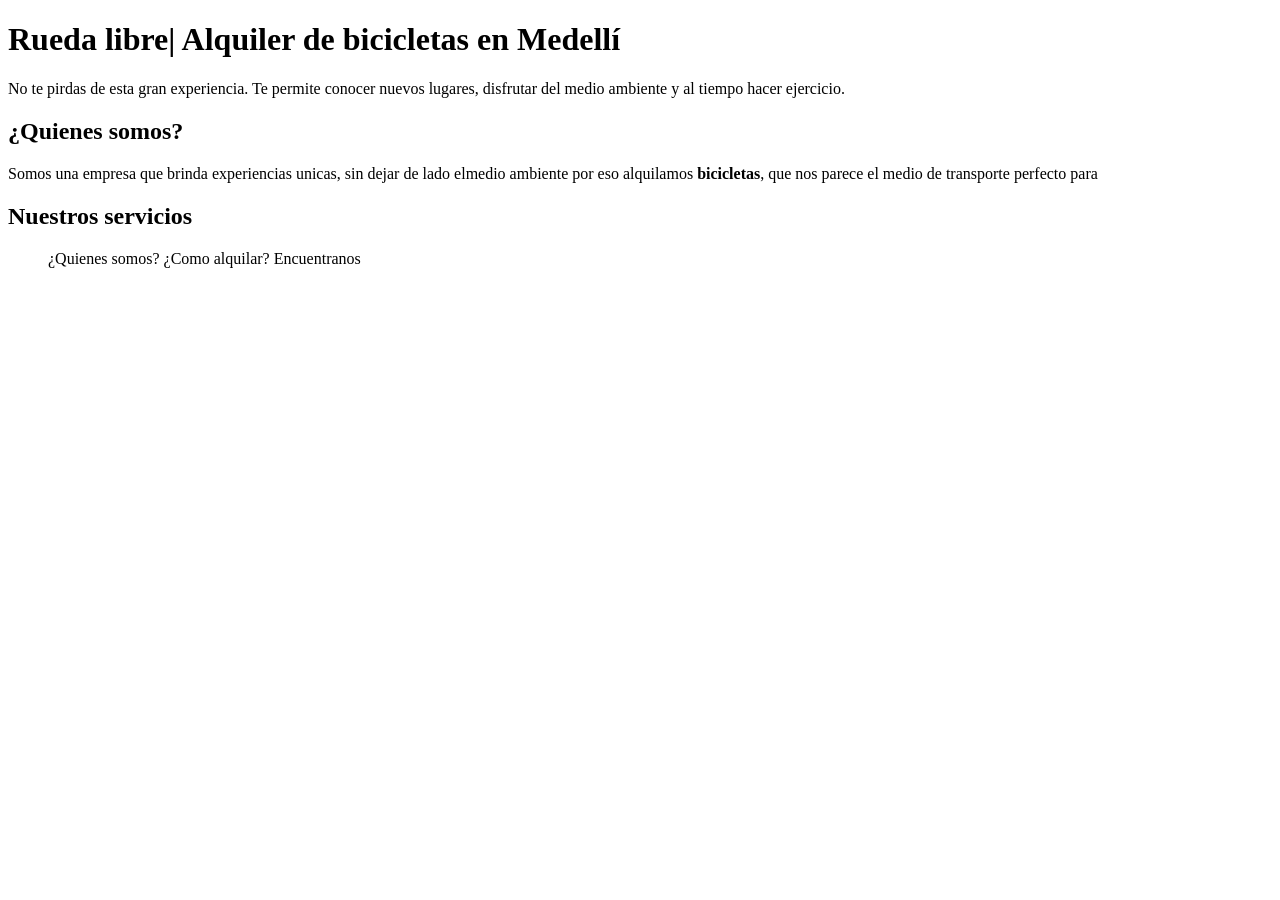
==== index.html @ 0e384ee4 "primera seccion" ====
<!DOCTYPE html>
<html lang="en">
<head>
    <meta charset="UTF-8">
    <meta name="viewport" content="width=device-width, initial-scale=1.0">
    <title>Rueda libre</title>
</head>
<body>
    <h1>Rueda libre| Alquiler de bicicletas en Medellí</h1>
    <p>No te pirdas de esta gran experiencia. Te permite conocer nuevos lugares, disfrutar del medio ambiente y al tiempo hacer ejercicio. </p>

    <section class="somos">
        <h2>¿Quienes somos?</h2>
        <p>Somos una empresa que brinda experiencias unicas, sin dejar de lado elmedio ambiente por eso alquilamos <strong>bicicletas</strong>, que nos parece el medio de transporte perfecto para </p>
    </section>
    <section class="Nuestros servicios">
        <h2>Nuestros servicios</h2>
        <p> <ol>
            <th>¿Quienes somos?</th>
            <th>¿Como alquilar?</th>
            <th>Encuentranos</th>
        </ol></p>
    </section>
    <section class="¿Como alquilar?">
        <p></p>
    </section>
    


</body>
</html>
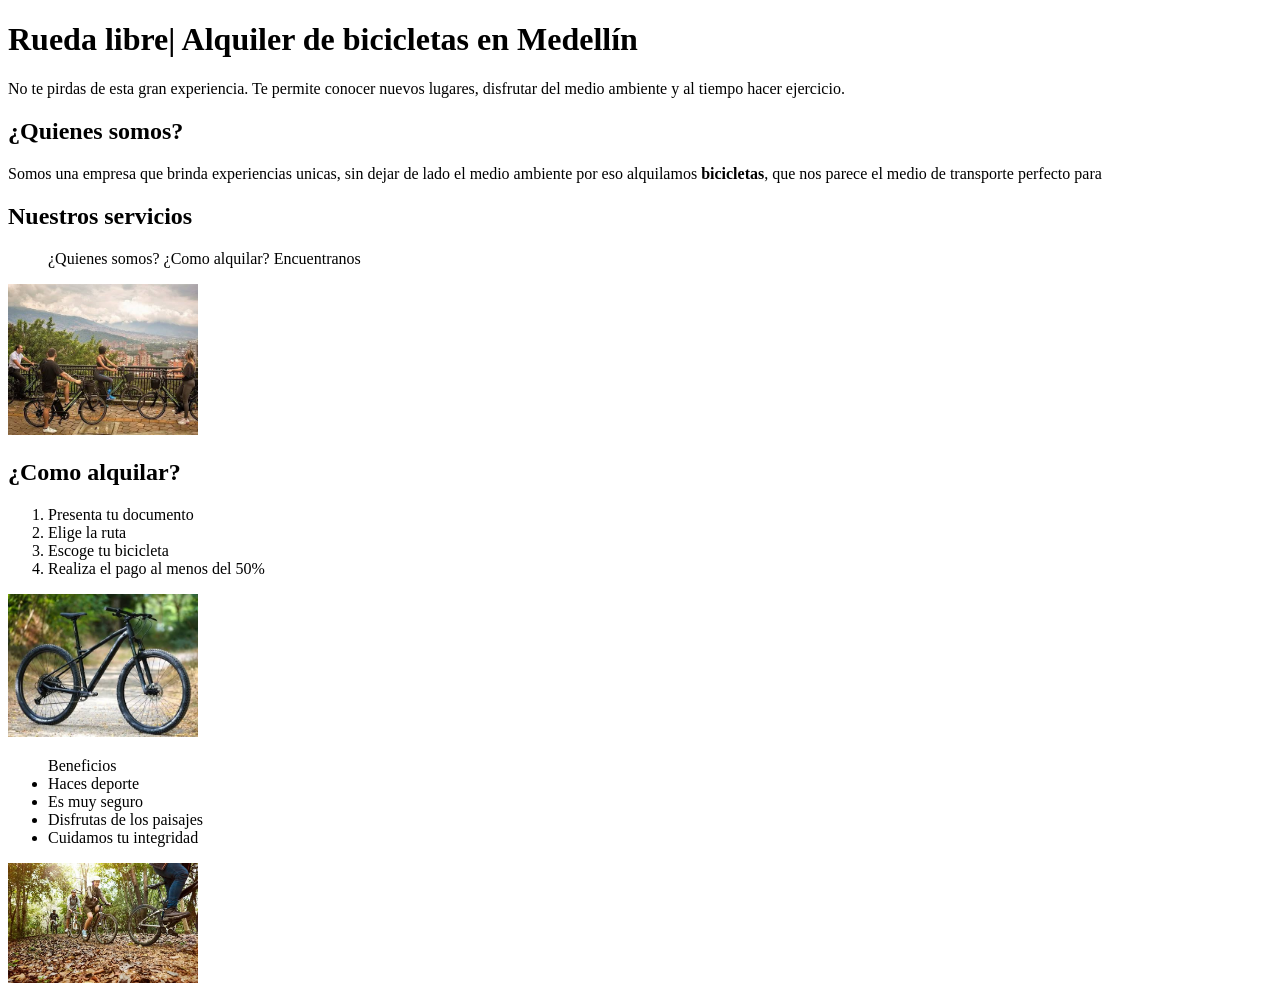
==== commit d91983db: "avance de pagina de inicio" ====
--- a/index.html
+++ b/index.html
@@ -6,23 +6,43 @@
     <title>Rueda libre</title>
 </head>
 <body>
-    <h1>Rueda libre| Alquiler de bicicletas en Medellí</h1>
-    <p>No te pirdas de esta gran experiencia. Te permite conocer nuevos lugares, disfrutar del medio ambiente y al tiempo hacer ejercicio. </p>
+    <h1>Rueda libre| Alquiler de bicicletas en Medellín</h1>
+    <p>No te pirdas de esta gran experiencia. Te permite conocer nuevos lugares, disfrutar del medio ambiente 
+        y al tiempo hacer ejercicio. </p>
 
     <section class="somos">
         <h2>¿Quienes somos?</h2>
-        <p>Somos una empresa que brinda experiencias unicas, sin dejar de lado elmedio ambiente por eso alquilamos <strong>bicicletas</strong>, que nos parece el medio de transporte perfecto para </p>
-    </section>
+        <p>Somos una empresa que brinda experiencias unicas, sin dejar de lado el medio ambiente por eso 
+            alquilamos <strong>bicicletas</strong>, que nos parece el medio de transporte perfecto para </p>
+        
+    
+        </section>
     <section class="Nuestros servicios">
         <h2>Nuestros servicios</h2>
-        <p> <ol>
+        <ol>
             <th>¿Quienes somos?</th>
             <th>¿Como alquilar?</th>
             <th>Encuentranos</th>
-        </ol></p>
+        </ol>
+        <img src="img/imagesss.jpeg" alt="vista de Medellin" width="15%" height="15%">
     </section>
     <section class="¿Como alquilar?">
-        <p></p>
+        <h2>¿Como alquilar?</h2>
+        <ol>
+            <li>Presenta tu documento</li>
+            <li>Elige la ruta</li>
+            <li>Escoge tu bicicleta</li>
+            <li>Realiza el pago al menos del 50%</li>
+        </ol>
+        <img src="img/imagess.jpeg" alt="Bicicleta mas pedida" width="15%" height="15%">
+        
+        <ul>Beneficios
+            <li>Haces deporte</li>
+            <li>Es muy seguro</li>
+            <li>Disfrutas de los paisajes</li>
+            <li>Cuidamos tu integridad </li>
+        </ul>
+        <img src="img/images.jpeg" alt="Clientes disfrutando de su ruta" width="15%" height="15%">
     </section>
     
 
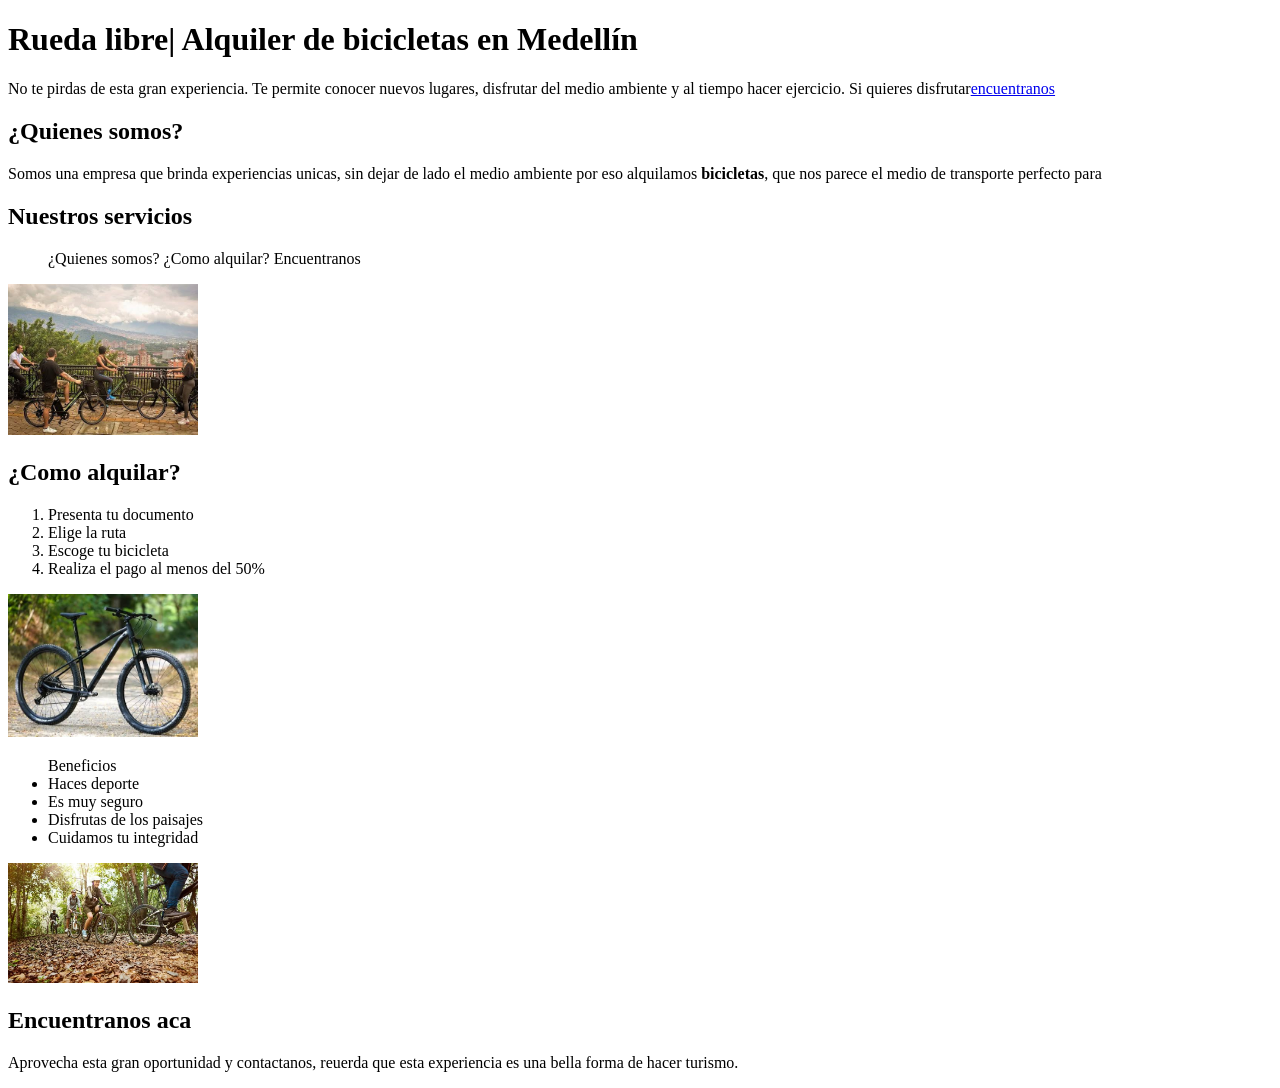
==== commit fa923a2b: "Segunda pag terminada" ====
--- a/index.html
+++ b/index.html
@@ -8,7 +8,7 @@
 <body>
     <h1>Rueda libre| Alquiler de bicicletas en Medellín</h1>
     <p>No te pirdas de esta gran experiencia. Te permite conocer nuevos lugares, disfrutar del medio ambiente 
-        y al tiempo hacer ejercicio. </p>
+        y al tiempo hacer ejercicio. Si quieres disfrutar<a href="#encuentranos">encuentranos</a></p>
 
     <section class="somos">
         <h2>¿Quienes somos?</h2>
@@ -17,7 +17,6 @@
         
     
         </section>
-    <section class="Nuestros servicios">
         <h2>Nuestros servicios</h2>
         <ol>
             <th>¿Quienes somos?</th>
@@ -44,8 +43,15 @@
         </ul>
         <img src="img/images.jpeg" alt="Clientes disfrutando de su ruta" width="15%" height="15%">
     </section>
+
+    <section>
+        <h2 id="encuentranos">Encuentranos aca</h2>
+            <p> Aprovecha esta gran oportunidad y contactanos, reuerda que esta experiencia es una bella forma de
+                hacer turismo.
+    </section>
+
     
-
+<footer></footer>
 
 </body>
 </html>
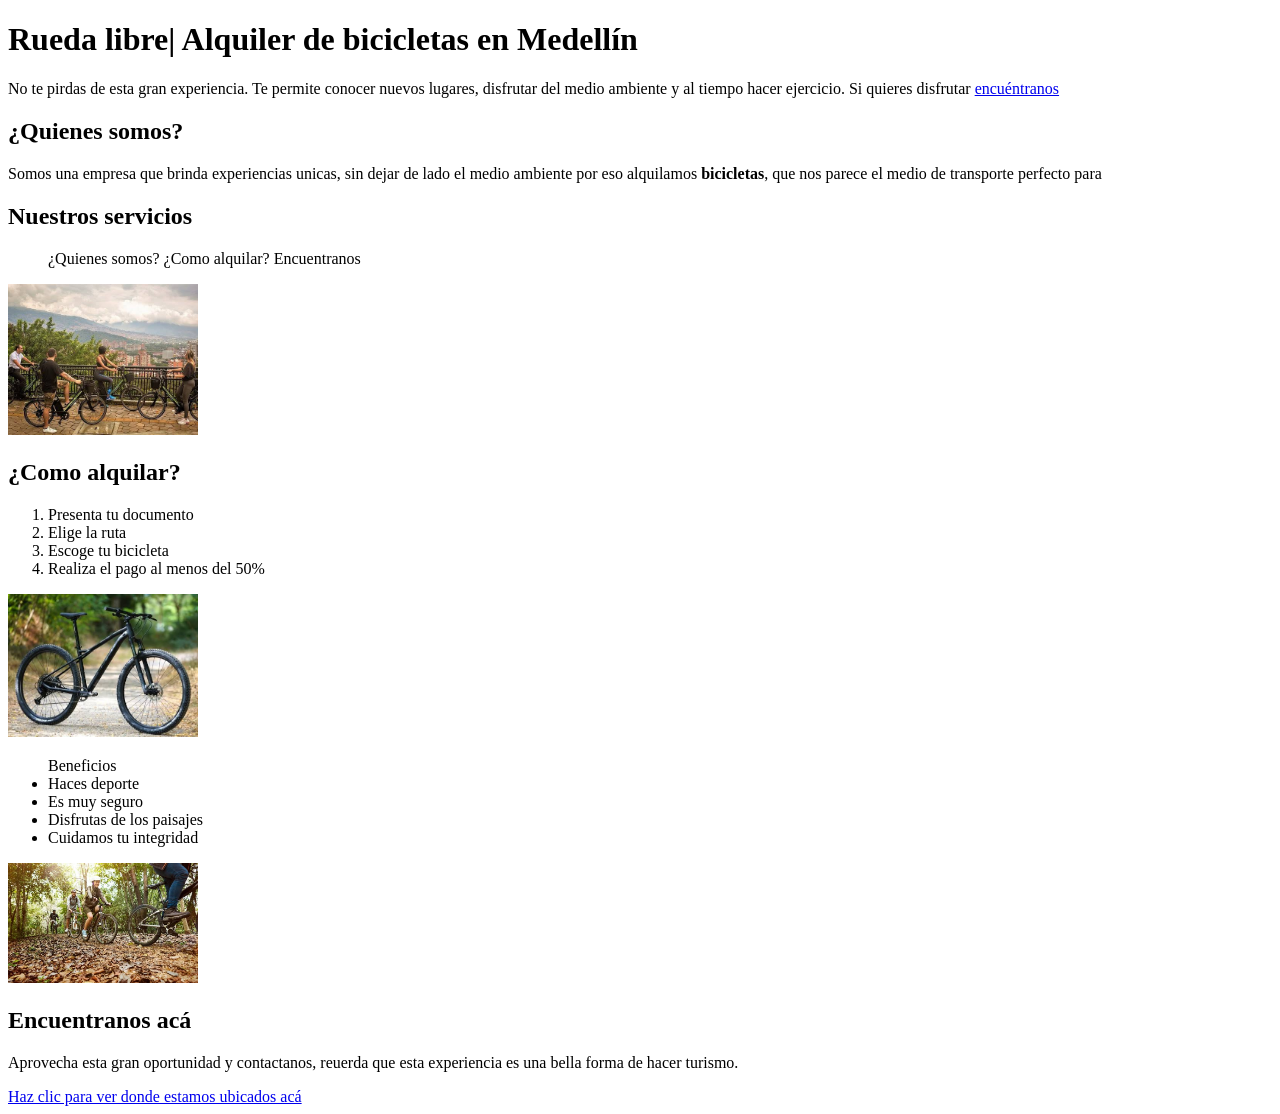
==== commit 73b85cce: "Falta un enlace" ====
--- a/index.html
+++ b/index.html
@@ -8,7 +8,7 @@
 <body>
     <h1>Rueda libre| Alquiler de bicicletas en Medellín</h1>
     <p>No te pirdas de esta gran experiencia. Te permite conocer nuevos lugares, disfrutar del medio ambiente 
-        y al tiempo hacer ejercicio. Si quieres disfrutar<a href="#encuentranos">encuentranos</a></p>
+        y al tiempo hacer ejercicio. Si quieres disfrutar <a href="#encuéntranos">encuéntranos</a></p>
 
     <section class="somos">
         <h2>¿Quienes somos?</h2>
@@ -23,7 +23,7 @@
             <th>¿Como alquilar?</th>
             <th>Encuentranos</th>
         </ol>
-        <img src="img/imagesss.jpeg" alt="vista de Medellin" width="15%" height="15%">
+        <img src="img/imagesss.jpeg" alt="Vista de Medellín" width="15%" height="15%">
     </section>
     <section class="¿Como alquilar?">
         <h2>¿Como alquilar?</h2>
@@ -33,7 +33,7 @@
             <li>Escoge tu bicicleta</li>
             <li>Realiza el pago al menos del 50%</li>
         </ol>
-        <img src="img/imagess.jpeg" alt="Bicicleta mas pedida" width="15%" height="15%">
+        <img src="img/imagess.jpeg" alt="Bicicleta más pedida" width="15%" height="15%">
         
         <ul>Beneficios
             <li>Haces deporte</li>
@@ -45,12 +45,12 @@
     </section>
 
     <section>
-        <h2 id="encuentranos">Encuentranos aca</h2>
+        <h2 id="encuéntranos">Encuentranos acá</h2>
             <p> Aprovecha esta gran oportunidad y contactanos, reuerda que esta experiencia es una bella forma de
                 hacer turismo.
     </section>
 
-    
+<a href="https://www.google.com/maps/place/Riwi/@6.2191222,-75.5939146,15z/data=!3m1!4b1!4m6!3m5!1s0x8e44293f0e114eef:0x99610cdd44c7c081!8m2!3d6.219101!4d-75.5836149!16s%2Fg%2F11l2x8f5ch?entry=ttu&g_ep=EgoyMDI2MTEwMy4wIKXMDSoASAFQAw%3D%3D" target="_blank">Haz clic para ver donde estamos ubicados acá</a>
 <footer></footer>
 
 </body>
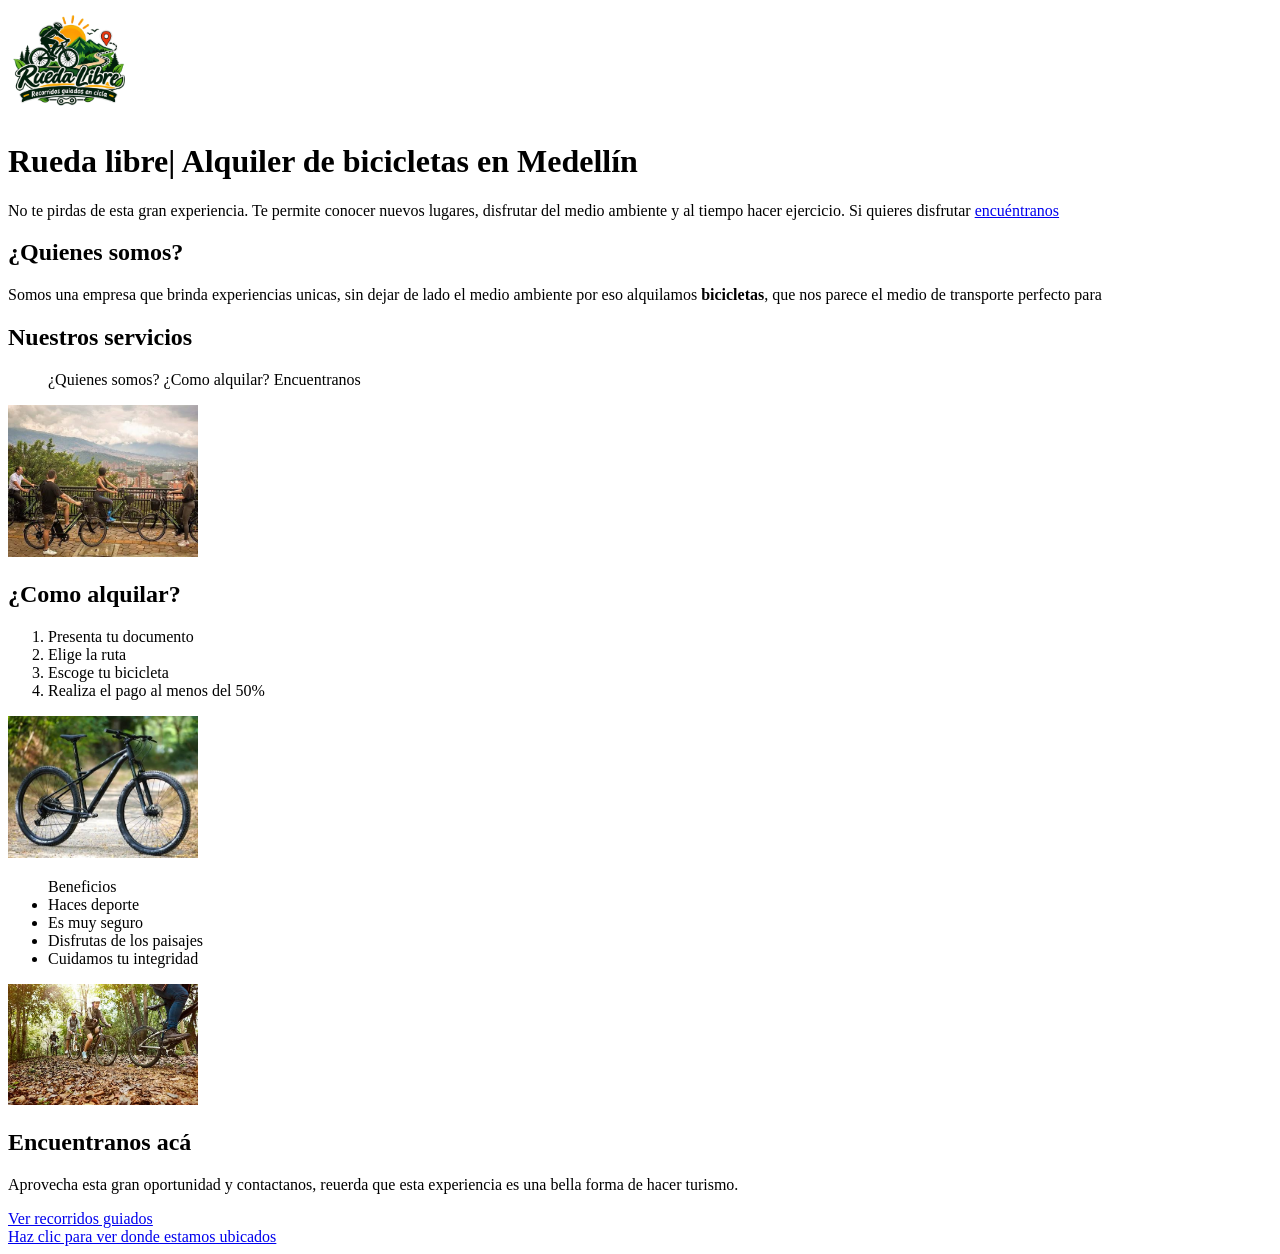
==== commit 540a7ba5: "feat:avance de la segunda hoja" ====
--- a/index.html
+++ b/index.html
@@ -4,8 +4,13 @@
     <meta charset="UTF-8">
     <meta name="viewport" content="width=device-width, initial-scale=1.0">
     <title>Rueda libre</title>
+    <link rel="stylesheet" href="style.css">
 </head>
 <body>
+    <header>
+        <img src="img/Logo.png" alt="Logo Rueda Libre" class="logo">
+    </header>
+
     <h1>Rueda libre| Alquiler de bicicletas en Medellín</h1>
     <p>No te pirdas de esta gran experiencia. Te permite conocer nuevos lugares, disfrutar del medio ambiente 
         y al tiempo hacer ejercicio. Si quieres disfrutar <a href="#encuéntranos">encuéntranos</a></p>
@@ -50,8 +55,14 @@
                 hacer turismo.
     </section>
 
-<a href="https://www.google.com/maps/place/Riwi/@6.2191222,-75.5939146,15z/data=!3m1!4b1!4m6!3m5!1s0x8e44293f0e114eef:0x99610cdd44c7c081!8m2!3d6.219101!4d-75.5836149!16s%2Fg%2F11l2x8f5ch?entry=ttu&g_ep=EgoyMDI2MTEwMy4wIKXMDSoASAFQAw%3D%3D" target="_blank">Haz clic para ver donde estamos ubicados acá</a>
+
+    <a href="paginas/tarifas.html#recorridos">Ver recorridos guiados</a>
+    <br>
+    <a href="https://www.google.com/maps/place/Riwi/@6.2191222,-75.5939146,15z/data=!3m1!4b1!4m6!3m5!1s0x8e44293f0e114eef:0x99610cdd44c7c081!8m2!3d6.219101!4d-75.5836149!16s%2Fg%2F11l2x8f5ch?entry=ttu&g_ep=EgoyMDI2MTEwMy4wIKXMDSoASAFQAw%3D%3D" target="_blank">Haz clic para ver donde estamos ubicados</a>
+
+
+
 <footer></footer>
 
 </body>
-</html>+</html> 
--- a/style.css
+++ b/style.css
@@ -0,0 +1,5 @@
+.logo {
+    width: 120px;
+    height: auto;
+    object-fit: contain;
+}
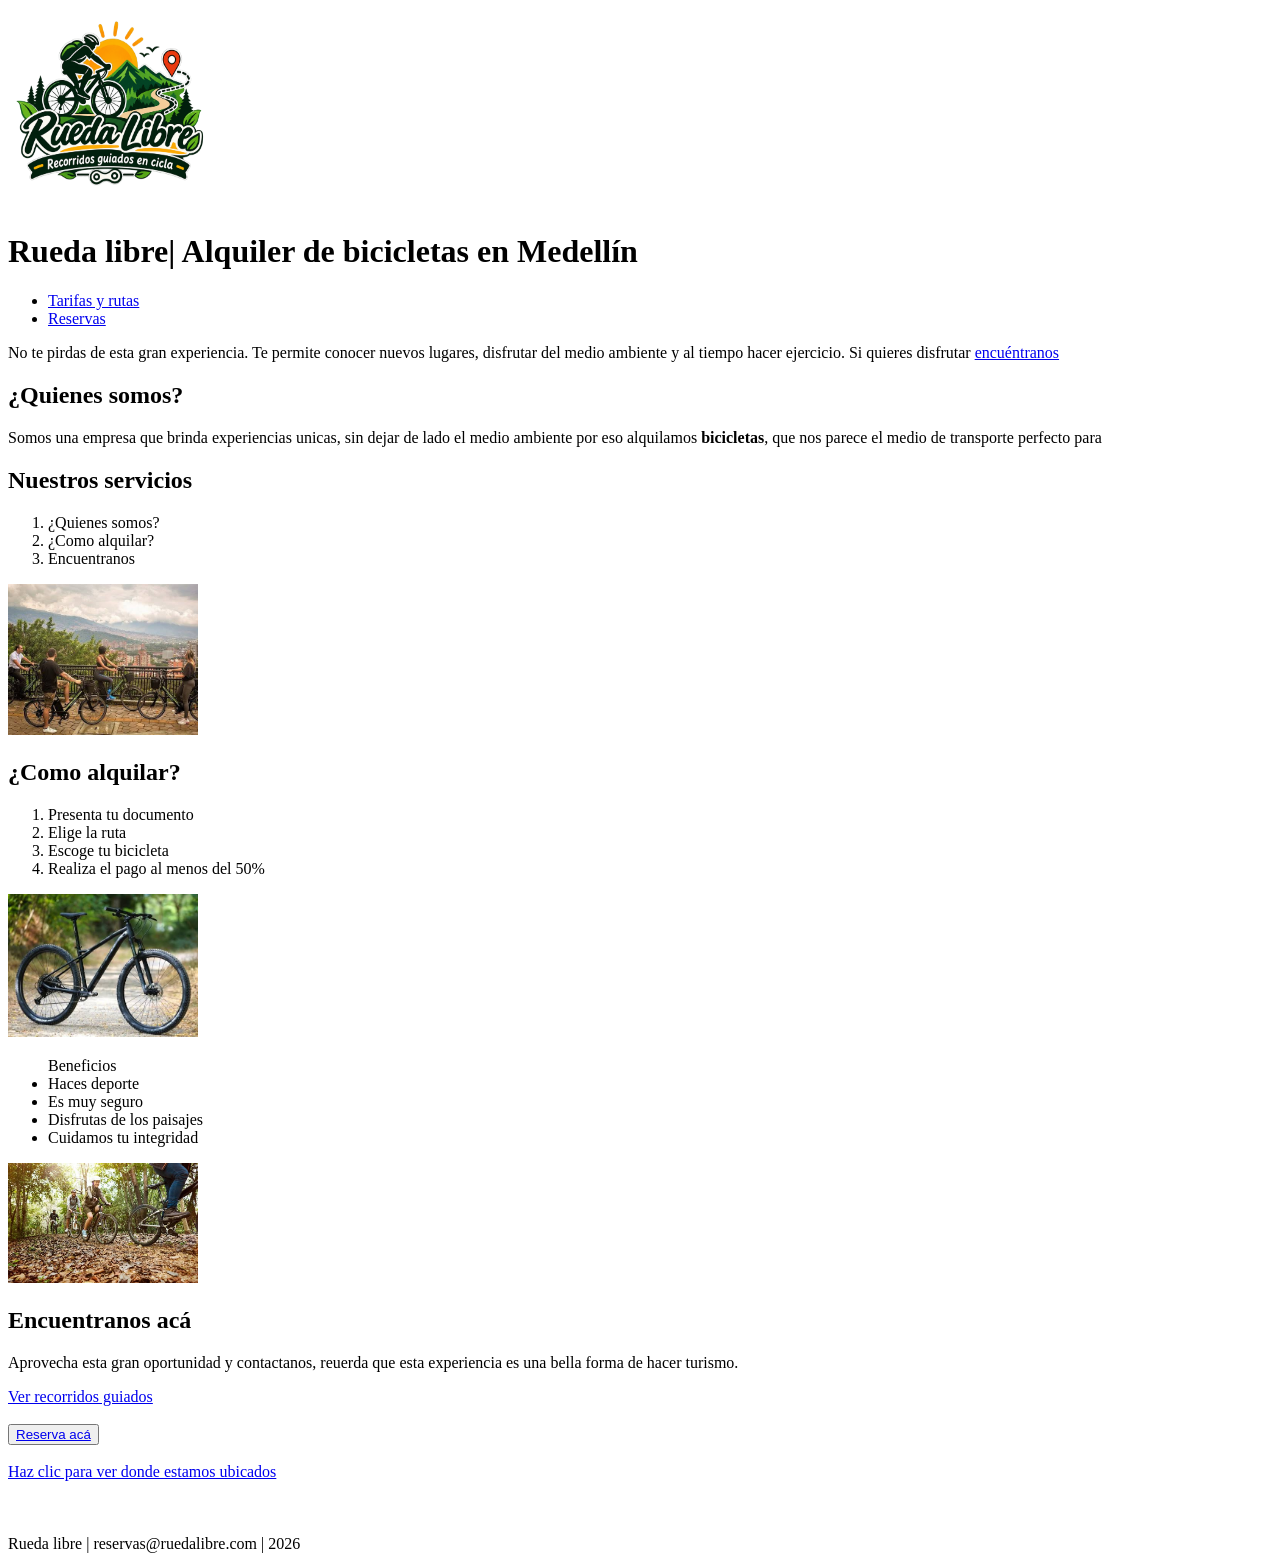
==== commit 10d6bde3: "feat: avence del dia 2" ====
--- a/index.html
+++ b/index.html
@@ -9,9 +9,18 @@
 <body>
     <header>
         <img src="img/Logo.png" alt="Logo Rueda Libre" class="logo">
+        <h1>Rueda libre| Alquiler de bicicletas en Medellín</h1>
+
+    <nav>
+        
+        <ul>
+            <li><a href="paginas/tarifas.html">Tarifas y rutas</a></li>
+            <li><a href="paginas/reservas.html">Reservas</a></li>
+        </ul>
+    </nav>
     </header>
 
-    <h1>Rueda libre| Alquiler de bicicletas en Medellín</h1>
+    <main>
     <p>No te pirdas de esta gran experiencia. Te permite conocer nuevos lugares, disfrutar del medio ambiente 
         y al tiempo hacer ejercicio. Si quieres disfrutar <a href="#encuéntranos">encuéntranos</a></p>
 
@@ -19,14 +28,14 @@
         <h2>¿Quienes somos?</h2>
         <p>Somos una empresa que brinda experiencias unicas, sin dejar de lado el medio ambiente por eso 
             alquilamos <strong>bicicletas</strong>, que nos parece el medio de transporte perfecto para </p>
-        
-    
-        </section>
+    </section>
+
+    <section>
         <h2>Nuestros servicios</h2>
         <ol>
-            <th>¿Quienes somos?</th>
-            <th>¿Como alquilar?</th>
-            <th>Encuentranos</th>
+            <li>¿Quienes somos?</li>
+            <li>¿Como alquilar?</li>
+            <li>Encuentranos</li>
         </ol>
         <img src="img/imagesss.jpeg" alt="Vista de Medellín" width="15%" height="15%">
     </section>
@@ -58,11 +67,22 @@
 
     <a href="paginas/tarifas.html#recorridos">Ver recorridos guiados</a>
     <br>
+    <br>
+    
+    <button class="boton"><a href="paginas/reservas.html">Reserva acá</a></button>
+    <br>
+    <br>
+
     <a href="https://www.google.com/maps/place/Riwi/@6.2191222,-75.5939146,15z/data=!3m1!4b1!4m6!3m5!1s0x8e44293f0e114eef:0x99610cdd44c7c081!8m2!3d6.219101!4d-75.5836149!16s%2Fg%2F11l2x8f5ch?entry=ttu&g_ep=EgoyMDI2MTEwMy4wIKXMDSoASAFQAw%3D%3D" target="_blank">Haz clic para ver donde estamos ubicados</a>
+    <br>
+    <br>
+    <br>
+    <br>
+</main>
 
-
-
-<footer></footer>
+<footer>
+    Rueda libre | reservas@ruedalibre.com | 2026
+</footer>
 
 </body>
 </html> 
--- a/style.css
+++ b/style.css
@@ -1,5 +1,4 @@
 .logo {
-    width: 120px;
-    height: auto;
-    object-fit: contain;
+    width: 200px;
+    height: 200px;
 }
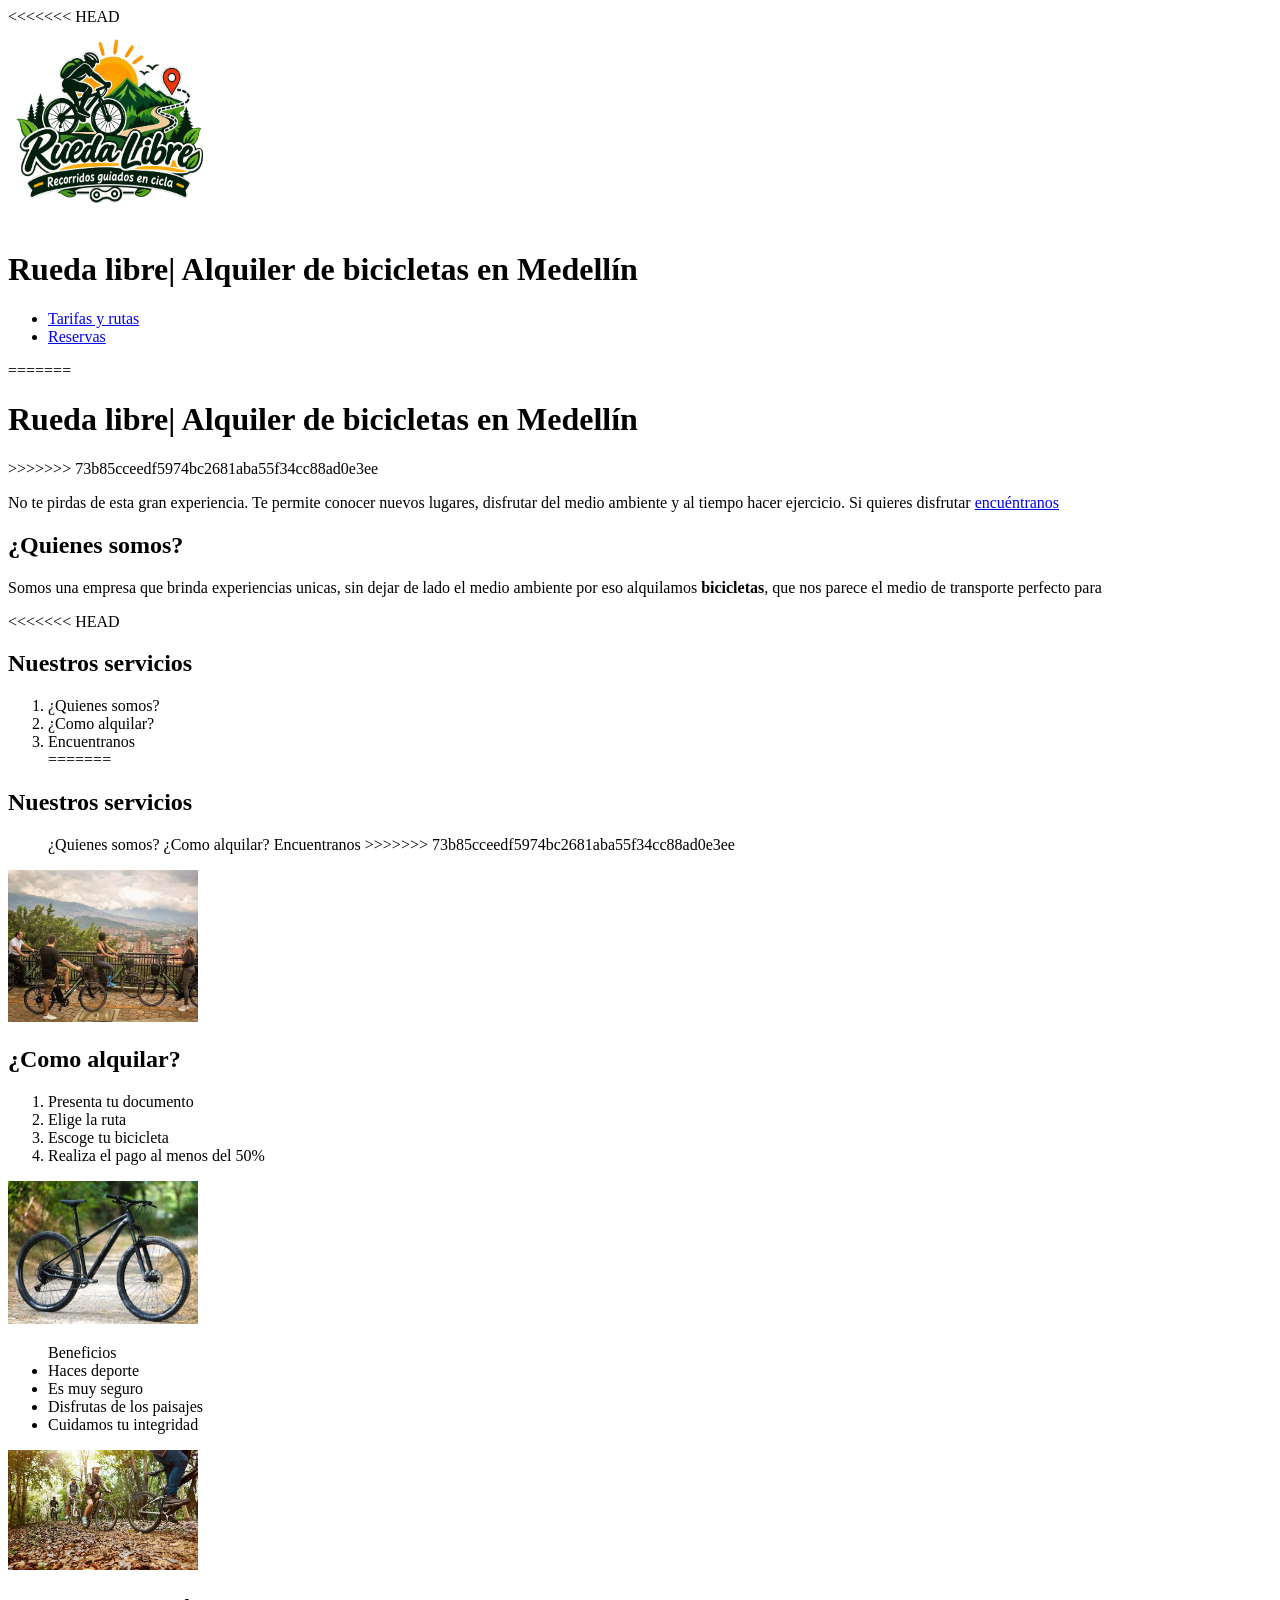
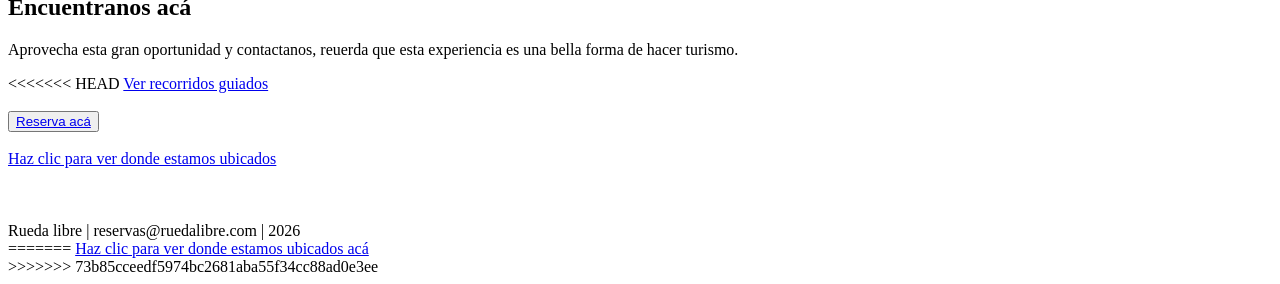
==== commit 2fa4553f: "feat: unificacion de cambios finales" ====
--- a/index.html
+++ b/index.html
@@ -4,6 +4,7 @@
     <meta charset="UTF-8">
     <meta name="viewport" content="width=device-width, initial-scale=1.0">
     <title>Rueda libre</title>
+<<<<<<< HEAD
     <link rel="stylesheet" href="style.css">
 </head>
 <body>
@@ -21,6 +22,11 @@
     </header>
 
     <main>
+=======
+</head>
+<body>
+    <h1>Rueda libre| Alquiler de bicicletas en Medellín</h1>
+>>>>>>> 73b85cceedf5974bc2681aba55f34cc88ad0e3ee
     <p>No te pirdas de esta gran experiencia. Te permite conocer nuevos lugares, disfrutar del medio ambiente 
         y al tiempo hacer ejercicio. Si quieres disfrutar <a href="#encuéntranos">encuéntranos</a></p>
 
@@ -28,6 +34,7 @@
         <h2>¿Quienes somos?</h2>
         <p>Somos una empresa que brinda experiencias unicas, sin dejar de lado el medio ambiente por eso 
             alquilamos <strong>bicicletas</strong>, que nos parece el medio de transporte perfecto para </p>
+<<<<<<< HEAD
     </section>
 
     <section>
@@ -36,6 +43,16 @@
             <li>¿Quienes somos?</li>
             <li>¿Como alquilar?</li>
             <li>Encuentranos</li>
+=======
+        
+    
+        </section>
+        <h2>Nuestros servicios</h2>
+        <ol>
+            <th>¿Quienes somos?</th>
+            <th>¿Como alquilar?</th>
+            <th>Encuentranos</th>
+>>>>>>> 73b85cceedf5974bc2681aba55f34cc88ad0e3ee
         </ol>
         <img src="img/imagesss.jpeg" alt="Vista de Medellín" width="15%" height="15%">
     </section>
@@ -64,6 +81,7 @@
                 hacer turismo.
     </section>
 
+<<<<<<< HEAD
 
     <a href="paginas/tarifas.html#recorridos">Ver recorridos guiados</a>
     <br>
@@ -85,4 +103,11 @@
 </footer>
 
 </body>
-</html> +</html> 
+=======
+<a href="https://www.google.com/maps/place/Riwi/@6.2191222,-75.5939146,15z/data=!3m1!4b1!4m6!3m5!1s0x8e44293f0e114eef:0x99610cdd44c7c081!8m2!3d6.219101!4d-75.5836149!16s%2Fg%2F11l2x8f5ch?entry=ttu&g_ep=EgoyMDI2MTEwMy4wIKXMDSoASAFQAw%3D%3D" target="_blank">Haz clic para ver donde estamos ubicados acá</a>
+<footer></footer>
+
+</body>
+</html>
+>>>>>>> 73b85cceedf5974bc2681aba55f34cc88ad0e3ee
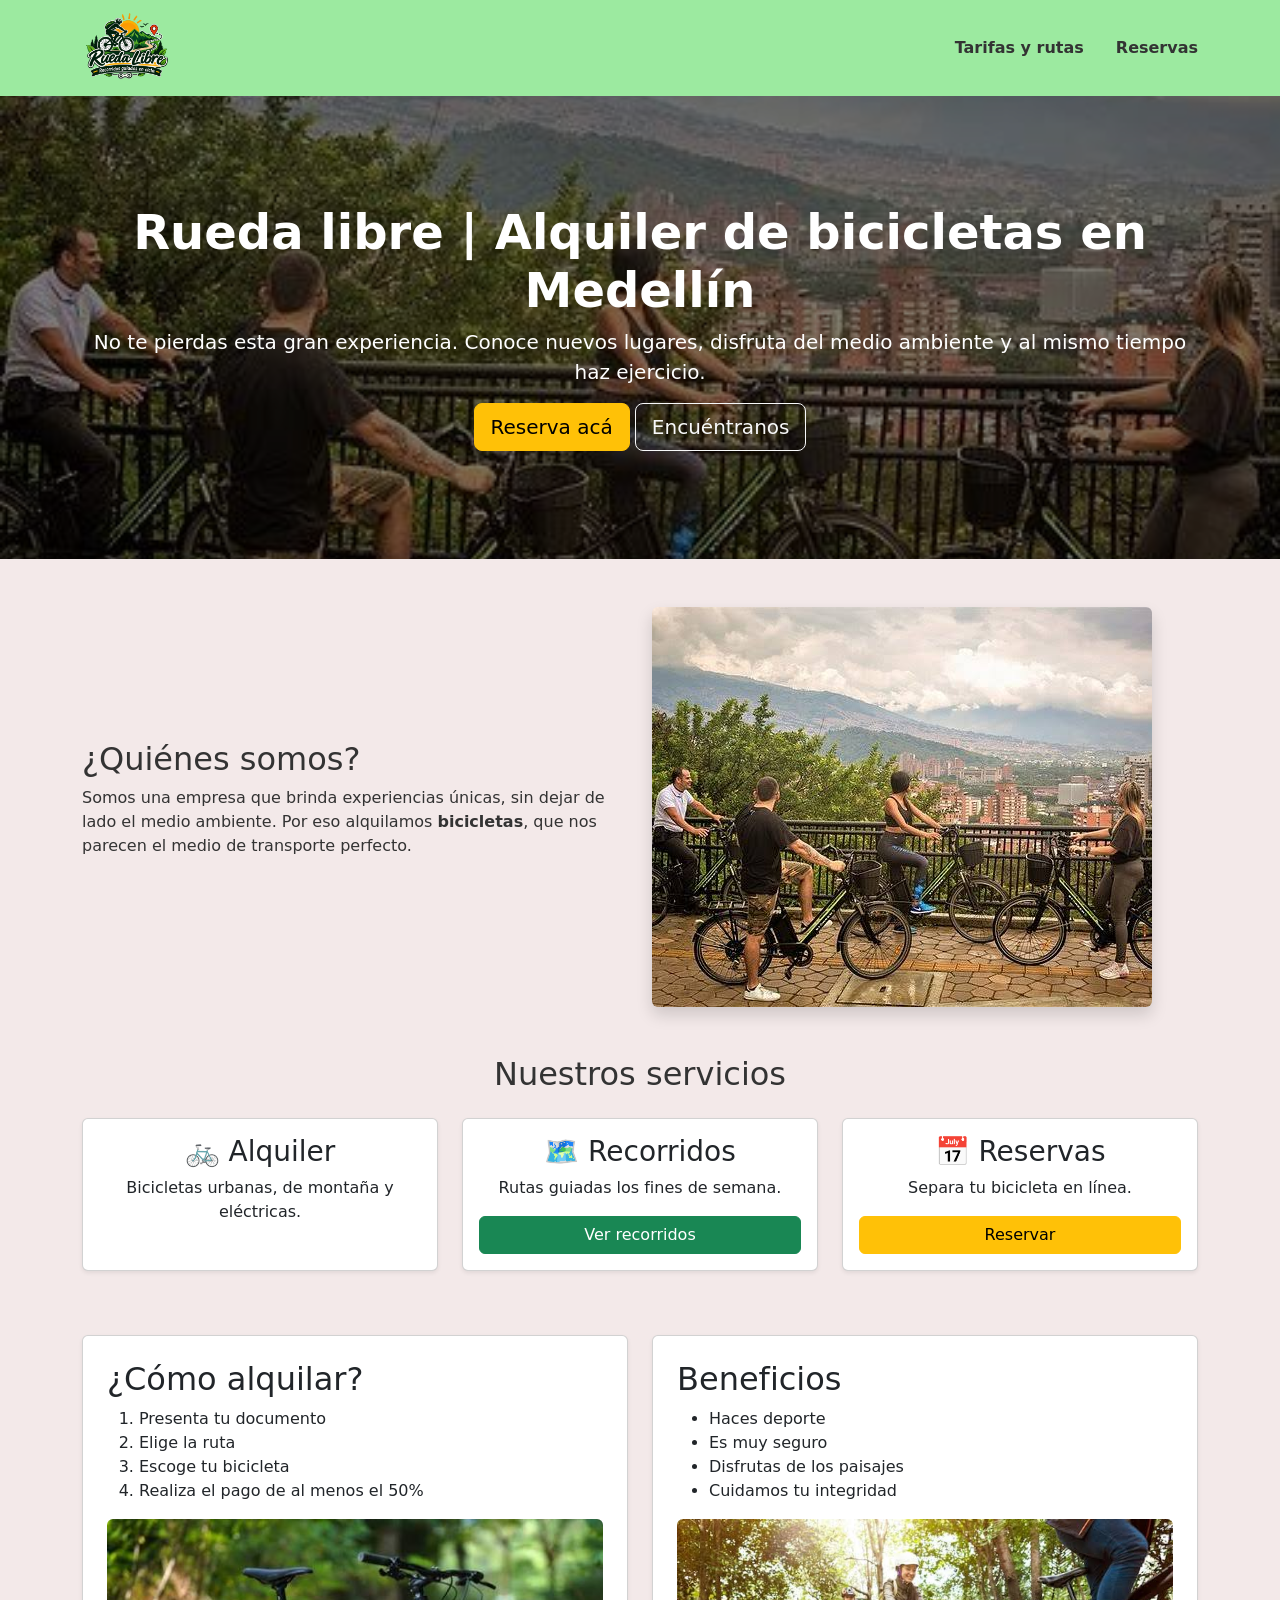
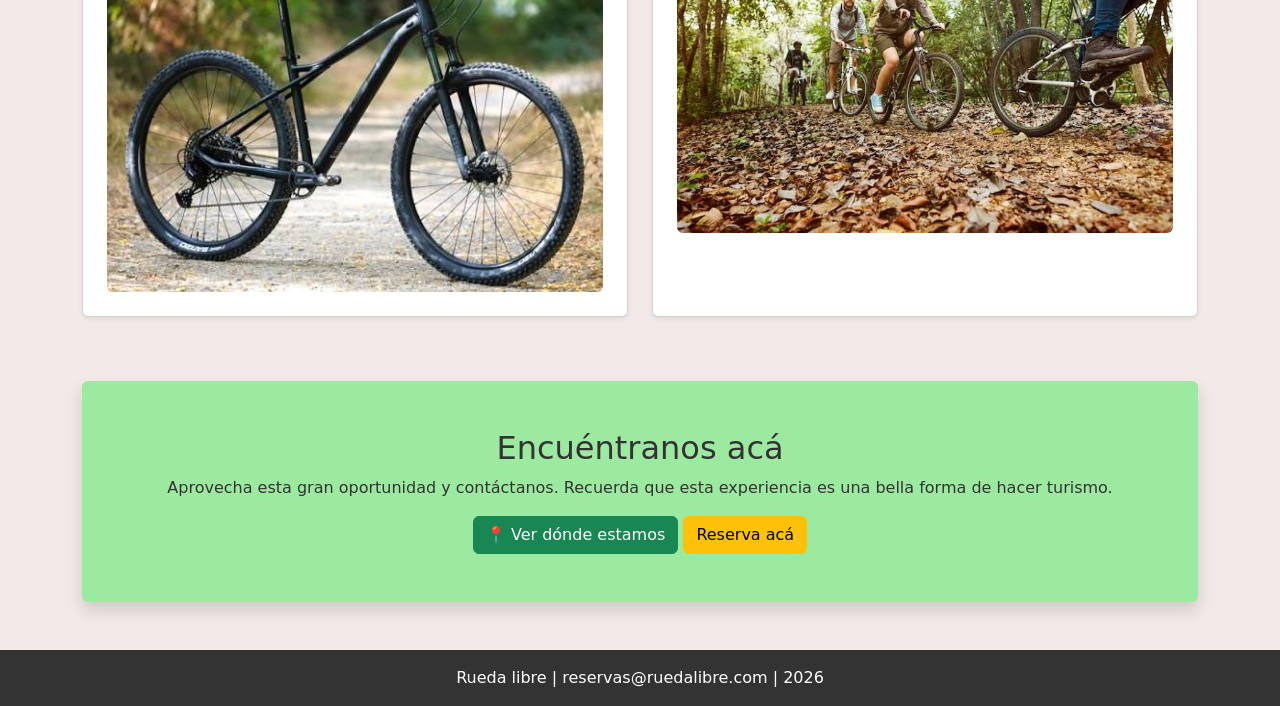
==== commit 94a05dc4: "feat: se completa el bootstrap" ====
--- a/index.html
+++ b/index.html
@@ -1,113 +1,120 @@
 <!DOCTYPE html>
-<html lang="en">
+<html lang="es">
 <head>
     <meta charset="UTF-8">
     <meta name="viewport" content="width=device-width, initial-scale=1.0">
-    <title>Rueda libre</title>
-<<<<<<< HEAD
-    <link rel="stylesheet" href="style.css">
+
+    <link rel="stylesheet" href="https://cdn.jsdelivr.net/npm/bootstrap@5.3.8/dist/css/bootstrap.min.css">
+    
+    <link rel="stylesheet" href="css/style.css">
 </head>
 <body>
+
+    <!-- ===== MENÚ ===== -->
     <header>
-        <img src="img/Logo.png" alt="Logo Rueda Libre" class="logo">
-        <h1>Rueda libre| Alquiler de bicicletas en Medellín</h1>
-
-    <nav>
-        
-        <ul>
-            <li><a href="paginas/tarifas.html">Tarifas y rutas</a></li>
-            <li><a href="paginas/reservas.html">Reservas</a></li>
-        </ul>
-    </nav>
+        <nav class="navbar">
+            <div class="container">
+                <a href="index.html"><img src="img/Logo.png" alt="Logo Rueda Libre" class="logo"></a>
+                <ul>
+                    <li><a href="paginas/tarifas.html">Tarifas y rutas</a></li>
+                    <li><a href="paginas/reservas.html">Reservas</a></li>
+                </ul>
+            </div>
+        </nav>
     </header>
 
-    <main>
-=======
-</head>
-<body>
-    <h1>Rueda libre| Alquiler de bicicletas en Medellín</h1>
->>>>>>> 73b85cceedf5974bc2681aba55f34cc88ad0e3ee
-    <p>No te pirdas de esta gran experiencia. Te permite conocer nuevos lugares, disfrutar del medio ambiente 
-        y al tiempo hacer ejercicio. Si quieres disfrutar <a href="#encuéntranos">encuéntranos</a></p>
-
-    <section class="somos">
-        <h2>¿Quienes somos?</h2>
-        <p>Somos una empresa que brinda experiencias unicas, sin dejar de lado el medio ambiente por eso 
-            alquilamos <strong>bicicletas</strong>, que nos parece el medio de transporte perfecto para </p>
-<<<<<<< HEAD
+   
+    <section class="portada text-center text-white">
+        <div class="container py-5">
+            <h1 class="display-5 fw-bold">Rueda libre | Alquiler de bicicletas en Medellín</h1>
+            <p class="lead">No te pierdas esta gran experiencia. Conoce nuevos lugares, disfruta del medio ambiente
+                y al mismo tiempo haz ejercicio.</p>
+            <a href="paginas/reservas.html" class="btn btn-warning btn-lg">Reserva acá</a>
+            <a href="#encuentranos" class="btn btn-outline-light btn-lg">Encuéntranos</a>
+        </div>
     </section>
 
-    <section>
-        <h2>Nuestros servicios</h2>
-        <ol>
-            <li>¿Quienes somos?</li>
-            <li>¿Como alquilar?</li>
-            <li>Encuentranos</li>
-=======
-        
-    
+    <main class="container my-5">
+
+
+        <section class="row align-items-center mb-5">
+            <div class="col-md-6">
+                <h2>¿Quiénes somos?</h2>
+                <p>Somos una empresa que brinda experiencias únicas, sin dejar de lado el medio ambiente. Por eso
+                    alquilamos <strong>bicicletas</strong>, que nos parecen el medio de transporte perfecto.</p>
+            </div>
+            <div class="col-md-6">
+                <img src="img/imagesss.jpeg" alt="Vista de Medellín" class="img-fluid rounded shadow">
+            </div>
         </section>
-        <h2>Nuestros servicios</h2>
-        <ol>
-            <th>¿Quienes somos?</th>
-            <th>¿Como alquilar?</th>
-            <th>Encuentranos</th>
->>>>>>> 73b85cceedf5974bc2681aba55f34cc88ad0e3ee
-        </ol>
-        <img src="img/imagesss.jpeg" alt="Vista de Medellín" width="15%" height="15%">
-    </section>
-    <section class="¿Como alquilar?">
-        <h2>¿Como alquilar?</h2>
-        <ol>
-            <li>Presenta tu documento</li>
-            <li>Elige la ruta</li>
-            <li>Escoge tu bicicleta</li>
-            <li>Realiza el pago al menos del 50%</li>
-        </ol>
-        <img src="img/imagess.jpeg" alt="Bicicleta más pedida" width="15%" height="15%">
-        
-        <ul>Beneficios
-            <li>Haces deporte</li>
-            <li>Es muy seguro</li>
-            <li>Disfrutas de los paisajes</li>
-            <li>Cuidamos tu integridad </li>
-        </ul>
-        <img src="img/images.jpeg" alt="Clientes disfrutando de su ruta" width="15%" height="15%">
-    </section>
 
-    <section>
-        <h2 id="encuéntranos">Encuentranos acá</h2>
-            <p> Aprovecha esta gran oportunidad y contactanos, reuerda que esta experiencia es una bella forma de
-                hacer turismo.
-    </section>
+        <!-- ===== FILA 2: TRES SERVICIOS ===== -->
+        <h2 class="text-center mb-4">Nuestros servicios</h2>
+        <section class="row text-center mb-5">
+            <div class="col-md-4 mb-3">
+                <div class="card h-100 shadow-sm p-3">
+                    <h3>🚲 Alquiler</h3>
+                    <p>Bicicletas urbanas, de montaña y eléctricas.</p>
+                </div>
+            </div>
+            <div class="col-md-4 mb-3">
+                <div class="card h-100 shadow-sm p-3">
+                    <h3>🗺️ Recorridos</h3>
+                    <p>Rutas guiadas los fines de semana.</p>
+                    <a href="paginas/tarifas.html#recorridos" class="btn btn-success">Ver recorridos</a>
+                </div>
+            </div>
+            <div class="col-md-4 mb-3">
+                <div class="card h-100 shadow-sm p-3">
+                    <h3>📅 Reservas</h3>
+                    <p>Separa tu bicicleta en línea.</p>
+                    <a href="paginas/reservas.html" class="btn btn-warning">Reservar</a>
+                </div>
+            </div>
+        </section>
 
-<<<<<<< HEAD
+        <section class="row mb-5">
+            <div class="col-md-6 mb-3">
+                <div class="card h-100 shadow-sm p-4">
+                    <h2>¿Cómo alquilar?</h2>
+                    <ol>
+                        <li>Presenta tu documento</li>
+                        <li>Elige la ruta</li>
+                        <li>Escoge tu bicicleta</li>
+                        <li>Realiza el pago de al menos el 50%</li>
+                    </ol>
+                    <img src="img/imagess.jpeg" alt="Bicicleta más pedida" class="img-fluid rounded">
+                </div>
+            </div>
+            <div class="col-md-6 mb-3">
+                <div class="card h-100 shadow-sm p-4">
+                    <h2>Beneficios</h2>
+                    <ul>
+                        <li>Haces deporte</li>
+                        <li>Es muy seguro</li>
+                        <li>Disfrutas de los paisajes</li>
+                        <li>Cuidamos tu integridad</li>
+                    </ul>
+                    <img src="img/images.jpeg" alt="Clientes disfrutando de su ruta" class="img-fluid rounded">
+                </div>
+            </div>
+        </section>
 
-    <a href="paginas/tarifas.html#recorridos">Ver recorridos guiados</a>
-    <br>
-    <br>
-    
-    <button class="boton"><a href="paginas/reservas.html">Reserva acá</a></button>
-    <br>
-    <br>
 
-    <a href="https://www.google.com/maps/place/Riwi/@6.2191222,-75.5939146,15z/data=!3m1!4b1!4m6!3m5!1s0x8e44293f0e114eef:0x99610cdd44c7c081!8m2!3d6.219101!4d-75.5836149!16s%2Fg%2F11l2x8f5ch?entry=ttu&g_ep=EgoyMDI2MTEwMy4wIKXMDSoASAFQAw%3D%3D" target="_blank">Haz clic para ver donde estamos ubicados</a>
-    <br>
-    <br>
-    <br>
-    <br>
-</main>
+        <section id="encuentranos" class="encuentranos text-center p-5 rounded shadow">
+            <h2>Encuéntranos acá</h2>
+            <p>Aprovecha esta gran oportunidad y contáctanos. Recuerda que esta experiencia es una bella forma de
+                hacer turismo.</p>
+            <a href="https://www.google.com/maps/place/Riwi/@6.2191222,-75.5939146,15z/data=!3m1!4b1!4m6!3m5!1s0x8e44293f0e114eef:0x99610cdd44c7c081!8m2!3d6.219101!4d-75.5836149!16s%2Fg%2F11l2x8f5ch?entry=ttu&g_ep=EgoyMDI2MTEwMy4wIKXMDSoASAFQAw%3D%3D" target="_blank" class="btn btn-success">📍 Ver dónde estamos</a>
+            <a href="paginas/reservas.html" class="btn btn-warning">Reserva acá</a>
+        </section>
 
-<footer>
-    Rueda libre | reservas@ruedalibre.com | 2026
-</footer>
+    </main>
 
-</body>
-</html> 
-=======
-<a href="https://www.google.com/maps/place/Riwi/@6.2191222,-75.5939146,15z/data=!3m1!4b1!4m6!3m5!1s0x8e44293f0e114eef:0x99610cdd44c7c081!8m2!3d6.219101!4d-75.5836149!16s%2Fg%2F11l2x8f5ch?entry=ttu&g_ep=EgoyMDI2MTEwMy4wIKXMDSoASAFQAw%3D%3D" target="_blank">Haz clic para ver donde estamos ubicados acá</a>
-<footer></footer>
+    <footer class="text-center p-3">
+        Rueda libre | reservas@ruedalibre.com | 2026
+    </footer>
 
+    <script src="https://cdn.jsdelivr.net/npm/bootstrap@5.3.8/dist/js/bootstrap.bundle.min.js"></script>
 </body>
 </html>
->>>>>>> 73b85cceedf5974bc2681aba55f34cc88ad0e3ee
--- a/css/style.css
+++ b/css/style.css
@@ -0,0 +1,60 @@
+
+:root {
+    --color-principal: #9ceaa0;
+    --color-secundario: #f9ae35;
+    --color-fondo: #f3e9e9;
+    --color-texto: #333333;
+    --color-blanco: #FFFFFF;
+
+    --espacio-pequeno: 0.5rem;
+    --espacio-medio: 1rem;
+    --espacio-grande: 2rem;
+}
+
+body {
+    color: var(--color-texto);
+    background-color: var(--color-fondo);
+}
+
+
+.logo {
+    width: auto;
+    height: 80px;
+    display: block;
+}
+
+nav {
+    background-color: var(--color-principal);
+    padding: var(--espacio-medio);
+}
+
+nav ul {
+    list-style: none;
+    display: flex;
+    justify-content: center;
+    gap: var(--espacio-grande);
+    margin: 0;
+    padding: 0;
+}
+nav a {
+    color: var(--color-texto);
+    font-weight: bold;
+    text-decoration: none;
+}
+
+/* ===== FONDO DE LA PORTADA ===== */
+.portada {
+    background-image: linear-gradient(rgba(0, 0, 0, 0.5), rgba(0, 0, 0, 0.5)), url("../img/imagesss.jpeg");
+    background-size: cover;
+    background-position: center;
+    padding: 60px 0;
+}
+
+
+.encuentranos {
+    background-color: var(--color-principal);
+}
+footer {
+    background-color: var(--color-texto);
+    color: var(--color-blanco);
+}
